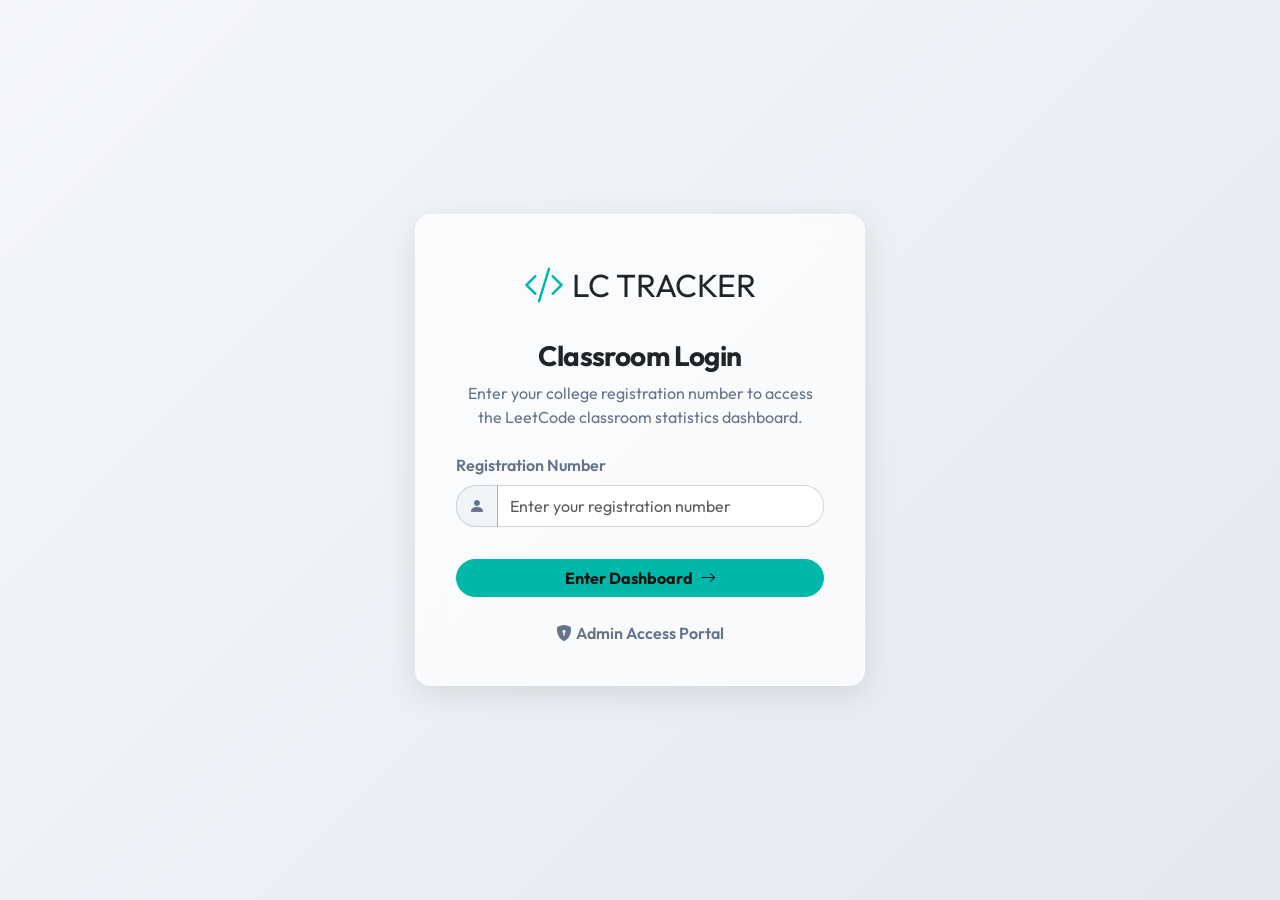
==== frontend/admin.html @ 5dd093c2 "Decouple backend API and static frontend components" ====
<!DOCTYPE html>
<html lang="en">
<head>
    <meta charset="UTF-8">
    <meta name="viewport" content="width=device-width, initial-scale=1.0">
    <title>Admin Dashboard | LeetCode Class Tracker</title>
    <!-- Google Fonts -->
    <link rel="preconnect" href="https://fonts.googleapis.com">
    <link rel="preconnect" href="https://fonts.gstatic.com" crossorigin>
    <link href="https://fonts.googleapis.com/css2?family=Inter:wght@400;500;600;700&family=Outfit:wght@400;500;600;700;800&display=swap" rel="stylesheet">
    <!-- Bootstrap 5 CSS CDN -->
    <link href="https://cdn.jsdelivr.net/npm/bootstrap@5.3.2/dist/css/bootstrap.min.css" rel="stylesheet">
    <!-- Bootstrap Icons CDN -->
    <link rel="stylesheet" href="https://cdn.jsdelivr.net/npm/bootstrap-icons@1.11.2/font/bootstrap-icons.min.css">
    <!-- Custom CSS -->
    <link rel="stylesheet" href="css/style.css">
</head>
<body class="light-theme">
    
    <!-- Navbar Container -->
    <div id="navbar-container"></div>

    <!-- Main Content -->
    <div class="container my-4">
        <!-- Toast Alerts -->
        <div id="alertContainer"></div>

        <div class="row g-4">
            <!-- Left Cards -->
            <div class="col-lg-8 animate-fade-in" style="animation-delay: 0.1s;">
                <!-- Download Classroom Reports Card -->
                <div class="card-glass p-4 mb-4">
                    <h3 class="fs-4 mb-3"><i class="bi bi-download text-info me-2"></i>Download Classroom Reports</h3>
                    <p class="text-secondary-custom fs-7 mb-4">
                        Export the latest student statistics in standard CSV, Excel, or PDF formats. 
                        Reports include student registration numbers, total solved counts, streak data, and last update times.
                    </p>
                    
                    <!-- Roster Filters for Exports -->
                    <div class="row g-3 mb-4">
                        <div class="col-md-6">
                            <label for="reportDeptSelect" class="form-label fw-semibold text-secondary-custom fs-7">Filter Department</label>
                            <select id="reportDeptSelect" class="form-select bg-dark text-light border-secondary border-opacity-35 rounded-3 py-2">
                                <option value="ALL">All Departments</option>
                                <option value="CSE">CSE</option>
                                <option value="IT">IT</option>
                                <option value="CCE">CCE</option>
                                <option value="AI ML">AI ML</option>
                                <option value="CYBER">CYBER</option>
                            </select>
                        </div>
                        <div class="col-md-6">
                            <label for="reportYearSelect" class="form-label fw-semibold text-secondary-custom fs-7">Filter Academic Year</label>
                            <select id="reportYearSelect" class="form-select bg-dark text-light border-secondary border-opacity-35 rounded-3 py-2">
                                <option value="ALL">All Years</option>
                                <option value="4">4th Year</option>
                                <option value="3">3rd Year</option>
                                <option value="2">2nd Year</option>
                            </select>
                        </div>
                    </div>
                    
                    <div class="row g-3">
                        <div class="col-md-6">
                            <a href="#" id="btnExportCSV" target="_blank" class="btn-download-report w-100 fw-bold fs-7 text-decoration-none">
                                <i class="bi bi-filetype-csv fs-3 mb-2 text-warning d-block"></i> Export CSV
                            </a>
                        </div>
                        <div class="col-md-6">
                            <a href="#" id="btnExportPDF" target="_blank" class="btn-download-report w-100 fw-bold fs-7 text-decoration-none">
                                <i class="bi bi-file-pdf fs-3 mb-2 text-danger d-block"></i> Export PDF
                            </a>
                        </div>
                    </div>
                </div>

                <!-- Class Database Scanner Card -->
                <div class="card-glass p-4">
                    <h3 class="fs-4 mb-3"><i class="bi bi-folder-fill text-warning me-2"></i>Class Database Scanner</h3>
                    <p class="text-secondary-custom fs-7 mb-4">
                        Scan your <code>uploads/</code> directory for class student Excel files (named like <code>IT_4.xlsx</code> or <code>CSE_3.xlsx</code>). 
                        Syncing will automatically update or import classroom rosters.
                    </p>
                    
                    <div class="mb-4">
                        <span class="fs-7 fw-semibold text-secondary-custom d-block mb-2">Detected Class Files:</span>
                        <div id="detectedFilesContainer">
                            <div class="text-center py-3 border border-secondary border-opacity-10 rounded text-secondary-custom fs-7">
                                <div class="spinner-border spinner-border-sm text-easy me-2" role="status"></div> Loading files...
                            </div>
                        </div>
                    </div>
                    
                    <button id="scanSyncBtn" class="btn btn-easy text-dark fw-bold rounded-pill px-4">
                        <i class="bi bi-search me-1"></i> Scan & Sync Class Databases
                    </button>
                </div>

                <!-- Upload Class Database Card -->
                <div class="card-glass p-4 mt-4">
                    <h3 class="fs-4 mb-3"><i class="bi bi-cloud-upload-fill text-easy me-2"></i>Upload Class List</h3>
                    <p class="text-secondary-custom fs-7 mb-4">
                        Upload a class student Excel file (e.g. <code>IT_4.xlsx</code>). The file must contain columns like: <code>Name</code>, <code>Register Number</code>, and <code>LeetCode Username</code>.
                    </p>
                    <form id="uploadForm">
                        <div class="mb-3">
                            <input class="form-control login-input fs-7" type="file" id="classFile" accept=".xlsx" required>
                        </div>
                        <button type="submit" id="uploadBtn" class="btn btn-easy text-dark fw-bold rounded-pill px-4">
                            <i class="bi bi-upload me-1"></i> Upload & Sync
                        </button>
                    </form>
                </div>
            </div>

            <!-- Status & Sync Panel (Right) -->
            <div class="col-lg-4">
                <div class="card-glass p-4 h-100 d-flex flex-column justify-content-between">
                    <div>
                        <h3 class="fs-5 mb-4"><i class="bi bi-database-fill-gear text-easy me-2"></i>Sync Status</h3>
                        
                        <div class="d-flex justify-content-between mb-3 border-bottom border-secondary border-opacity-10 pb-2">
                            <span class="text-secondary-custom">Active Students</span>
                            <span id="activeStudentsCount" class="fw-bold">-</span>
                        </div>
                        <div class="d-flex justify-content-between mb-3 border-bottom border-secondary border-opacity-10 pb-2">
                            <span class="text-secondary-custom">Last Updated</span>
                            <span class="fw-semibold text-easy fs-7" id="lastRunText">-</span>
                        </div>
                        
                        <!-- Progress Indicator for Background Sync -->
                        <div id="progressSection" class="mt-4 d-none">
                            <div class="d-flex justify-content-between mb-2">
                                <span class="fs-7 text-secondary-custom" id="progressStudent">Syncing Student Name...</span>
                                <span class="fs-7 fw-bold font-monospace text-easy" id="progressPercent">0%</span>
                            </div>
                            <div class="progress rounded-pill mb-3" style="height: 10px;">
                                <div id="progressBar" class="progress-bar progress-bar-striped progress-bar-animated bg-easy" role="progressbar" style="width: 0%"></div>
                            </div>
                            <div class="fs-8 text-secondary-custom text-center">
                                <i class="bi bi-info-circle me-1"></i> Running in background. Do not refresh.
                            </div>
                        </div>
                    </div>

                    <div class="mt-4">
                        <button id="triggerUpdateBtn" class="btn btn-warning text-dark fw-bold rounded-pill w-100 py-3">
                            <i class="bi bi-arrow-repeat me-1"></i> Update All Profiles
                        </button>
                    </div>
                </div>
            </div>
        </div>
    </div>

    <!-- Footer Container -->
    <div id="footer-container"></div>

    <!-- Bootstrap 5 JS CDN -->
    <script src="https://cdn.jsdelivr.net/npm/bootstrap@5.3.2/dist/js/bootstrap.bundle.min.js"></script>
    <!-- Config and Core scripts -->
    <script src="js/config.js"></script>
    <script src="js/navbar.js"></script>
    <script>
        document.addEventListener("DOMContentLoaded", () => {
            const adminToken = localStorage.getItem("admin_token");
            if (!adminToken) return; // Redirect handled by navbar.js
            
            const activeStudentsCount = document.getElementById("activeStudentsCount");
            const lastRunText = document.getElementById("lastRunText");
            const filesContainer = document.getElementById("detectedFilesContainer");
            const scanSyncBtn = document.getElementById("scanSyncBtn");
            const uploadForm = document.getElementById("uploadForm");
            const uploadBtn = document.getElementById("uploadBtn");
            const triggerUpdateBtn = document.getElementById("triggerUpdateBtn");
            const progressSection = document.getElementById("progressSection");
            const progressStudent = document.getElementById("progressStudent");
            const progressPercent = document.getElementById("progressPercent");
            const progressBar = document.getElementById("progressBar");
            
            const reportDept = document.getElementById("reportDeptSelect");
            const reportYear = document.getElementById("reportYearSelect");
            const btnCSV = document.getElementById("btnExportCSV");
            const btnPDF = document.getElementById("btnExportPDF");
            
            let pollInterval = null;
            
            // Set up download URLs dynamically
            function updateReportUrls() {
                const dept = reportDept.value;
                const year = reportYear.value;
                
                btnCSV.href = `${API_BASE_URL}/admin/download/csv?dept=${dept}&year=${year}`;
                btnPDF.href = `${API_BASE_URL}/admin/download/pdf?dept=${dept}&year=${year}`;
            }
            
            reportDept.addEventListener("change", updateReportUrls);
            reportYear.addEventListener("change", updateReportUrls);
            updateReportUrls();
            
            function showToast(message, type = "success") {
                const container = document.getElementById("alertContainer");
                const alertHtml = `
                    <div class="alert alert-${type === 'error' ? 'danger' : 'success'} alert-dismissible fade show rounded-3 shadow-sm" role="alert">
                        ${message}
                        <button type="button" class="btn-close" data-bs-dismiss="alert" aria-label="Close"></button>
                    </div>
                `;
                container.innerHTML = alertHtml;
                window.scrollTo({ top: 0, behavior: 'smooth' });
            }
            
            async function loadAdminData() {
                try {
                    const response = await fetch(`${API_BASE_URL}/api/admin/dashboard`, {
                        headers: {
                            "X-Admin-Auth": adminToken
                        }
                    });
                    const data = await response.json();
                    
                    if (response.ok && data.status === "success") {
                        activeStudentsCount.textContent = data.active_students;
                        lastRunText.textContent = data.last_updated;
                        
                        // Render Excel files
                        filesContainer.innerHTML = "";
                        if (data.detected_files && data.detected_files.length > 0) {
                            const ul = document.createElement("ul");
                            ul.className = "list-group list-group-flush fs-7 bg-transparent";
                            
                            data.detected_files.forEach(f => {
                                const li = document.createElement("li");
                                li.className = "list-group-item bg-transparent border-secondary border-opacity-10 px-0 d-flex justify-content-between align-items-center";
                                li.innerHTML = `
                                    <span><i class="bi bi-file-earmark-spreadsheet-fill text-success me-2"></i>${f.name}</span>
                                    <div class="d-flex align-items-center gap-2">
                                        <span class="badge bg-secondary rounded-pill fs-8">${f.size}</span>
                                        <button class="btn btn-link text-danger p-0 border-0 btn-delete-file" data-filename="${f.name}" title="Delete File">
                                            <i class="bi bi-trash-fill fs-6"></i>
                                        </button>
                                    </div>
                                `;
                                ul.appendChild(li);
                            });
                            filesContainer.appendChild(ul);
                            
                            // Delete handlers
                            document.querySelectorAll(".btn-delete-file").forEach(btn => {
                                btn.addEventListener("click", async () => {
                                    const filename = btn.getAttribute("data-filename");
                                    if (confirm(`Are you sure you want to delete file '${filename}'? This will reset the database with the remaining files.`)) {
                                        try {
                                            const delRes = await fetch(`${API_BASE_URL}/api/admin/delete-file/${filename}`, {
                                                method: "POST",
                                                headers: {
                                                    "X-Admin-Auth": adminToken
                                                }
                                            });
                                            const delData = await delRes.json();
                                            if (delRes.ok && delData.status === "success") {
                                                showToast(delData.message, "success");
                                                loadAdminData();
                                            } else {
                                                showToast(delData.message || "Failed to delete file.", "error");
                                            }
                                        } catch (err) {
                                            showToast("Error deleting file.", "error");
                                        }
                                    }
                                });
                            });
                        } else {
                            filesContainer.innerHTML = `
                                <div class="text-center py-3 border border-secondary border-opacity-10 rounded text-secondary-custom fs-7">
                                    <i class="bi bi-info-circle me-1"></i> No Excel sheets found in uploads/ folder.
                                </div>
                            `;
                        }
                        
                        // Check if updates are running
                        if (data.update_status && data.update_status.in_progress) {
                            startPolling();
                        }
                    }
                } catch (err) {
                    console.error(err);
                }
            }
            
            // Scan and Sync
            scanSyncBtn.addEventListener("click", async () => {
                scanSyncBtn.disabled = true;
                try {
                    const response = await fetch(`${API_BASE_URL}/api/admin/scan-uploads`, {
                        method: "POST",
                        headers: {
                            "X-Admin-Auth": adminToken
                        }
                    });
                    const data = await response.json();
                    
                    if (response.ok && data.status === "success") {
                        showToast(data.message, "success");
                        loadAdminData();
                    } else {
                        showToast(data.message || "Scan failed.", "error");
                    }
                } catch (err) {
                    showToast("Error executing scan.", "error");
                } finally {
                    scanSyncBtn.disabled = false;
                }
            });
            
            // Upload Form
            uploadForm.addEventListener("submit", async (e) => {
                e.preventDefault();
                uploadBtn.disabled = true;
                
                const fileInput = document.getElementById("classFile");
                const formData = new FormData();
                formData.append("class_file", fileInput.files[0]);
                
                try {
                    const response = await fetch(`${API_BASE_URL}/api/admin/upload-file`, {
                        method: "POST",
                        headers: {
                            "X-Admin-Auth": adminToken
                        },
                        body: formData
                    });
                    const data = await response.json();
                    
                    if (response.ok && data.status === "success") {
                        showToast(data.message, "success");
                        fileInput.value = "";
                        loadAdminData();
                    } else {
                        showToast(data.message || "Upload failed.", "error");
                    }
                } catch (err) {
                    showToast("Error uploading file.", "error");
                } finally {
                    uploadBtn.disabled = false;
                }
            });
            
            // Trigger Updates
            triggerUpdateBtn.addEventListener("click", async () => {
                triggerUpdateBtn.disabled = true;
                progressSection.classList.remove("d-none");
                
                try {
                    const response = await fetch(`${API_BASE_URL}/api/admin/trigger-update`, {
                        method: "POST",
                        headers: {
                            "X-Admin-Auth": adminToken
                        }
                    });
                    const data = await response.json();
                    
                    if (response.ok && data.status === "success") {
                        startPolling();
                    } else {
                        showToast(data.message || "Failed to trigger updates.", "error");
                        triggerUpdateBtn.disabled = false;
                        progressSection.classList.add("d-none");
                    }
                } catch (err) {
                    showToast("Error triggering updates.", "error");
                    triggerUpdateBtn.disabled = false;
                    progressSection.classList.add("d-none");
                }
            });
            
            function startPolling() {
                if (pollInterval) clearInterval(pollInterval);
                
                triggerUpdateBtn.disabled = true;
                progressSection.classList.remove("d-none");
                
                pollInterval = setInterval(async () => {
                    try {
                        const response = await fetch(`${API_BASE_URL}/api/admin/update-status`, {
                            headers: {
                                "X-Admin-Auth": adminToken
                            }
                        });
                        const data = await response.json();
                        
                        if (response.ok && data.status === "success") {
                            const status = data.update_status;
                            if (status.in_progress) {
                                const pct = status.total > 0 ? Math.round((status.processed / status.total) * 100) : 0;
                                progressStudent.textContent = `Syncing: ${status.current_student || 'Initializing...'}`;
                                progressPercent.textContent = `${pct}% (${status.processed}/${status.total})`;
                                progressBar.style.width = `${pct}%`;
                            } else {
                                clearInterval(pollInterval);
                                triggerUpdateBtn.disabled = false;
                                progressSection.classList.add("d-none");
                                progressBar.style.width = "0%";
                                
                                showToast("LeetCode profile updates completed successfully.", "success");
                                loadAdminData();
                            }
                        }
                    } catch (err) {
                        console.error("Status polling error:", err);
                    }
                }, 1500);
            }
            
            // Initial load
            loadAdminData();
        });
    </script>
</body>
</html>
---- frontend/css/style.css ----
/* Custom variables for light and dark modes */
:root {
    --bg-gradient-light: linear-gradient(135deg, #f5f7fa 0%, #e4e8f0 100%);
    --bg-gradient-dark: linear-gradient(135deg, #0f172a 0%, #1e293b 100%);
    
    --card-bg-light: rgba(255, 255, 255, 0.7);
    --card-bg-dark: rgba(30, 41, 59, 0.7);
    
    --card-border-light: rgba(255, 255, 255, 0.4);
    --card-border-dark: rgba(255, 255, 255, 0.08);
    
    --text-primary-light: #1e293b;
    --text-primary-dark: #f8fafc;
    
    --text-secondary-light: #64748b;
    --text-secondary-dark: #94a3b8;
    
    /* LeetCode Difficulty Colors */
    --color-easy: #00b8a9;
    --color-medium: #f08a5d;
    --color-hard: #ff2e63;
    
    /* Calendar Heatmap Colors - Light Mode */
    --cal-empty-light: #ebedf0;
    --cal-lvl1-light: #9be9a8;
    --cal-lvl2-light: #40c463;
    --cal-lvl3-light: #30a14e;
    --cal-lvl4-light: #216e39;

    /* Calendar Heatmap Colors - Dark Mode */
    --cal-empty-dark: #1e293b;
    --cal-lvl1-dark: #0e4429;
    --cal-lvl2-dark: #006d32;
    --cal-lvl3-dark: #26a641;
    --cal-lvl4-dark: #39d353;
}

/* Global Styles */
body {
    font-family: 'Outfit', 'Inter', system-ui, -apple-system, sans-serif;
    min-height: 100vh;
    transition: background 0.4s ease, color 0.4s ease;
}

body.light-theme {
    background: var(--bg-gradient-light);
    color: var(--text-primary-light);
}

body.dark-theme {
    background: var(--bg-gradient-dark);
    color: var(--text-primary-dark);
}

/* Glassmorphism Cards */
.card-glass {
    border-radius: 16px;
    backdrop-filter: blur(12px);
    -webkit-backdrop-filter: blur(12px);
    border: 1px solid;
    box-shadow: 0 8px 32px 0 rgba(0, 0, 0, 0.1);
    transition: transform 0.3s cubic-bezier(0.175, 0.885, 0.32, 1.275), box-shadow 0.3s ease;
}

.light-theme .card-glass {
    background: var(--card-bg-light);
    border-color: var(--card-border-light);
}

.dark-theme .card-glass {
    background: var(--card-bg-dark);
    border-color: var(--card-border-dark);
}

.card-glass:hover {
    transform: translateY(-5px);
    box-shadow: 0 12px 40px 0 rgba(0, 0, 0, 0.15);
}

/* Typography settings */
h1, h2, h3, h4, h5, h6 {
    font-weight: 700;
    letter-spacing: -0.02em;
}

.text-secondary-custom {
    transition: color 0.4s ease;
}
.light-theme .text-secondary-custom {
    color: var(--text-secondary-light);
}
.dark-theme .text-secondary-custom {
    color: var(--text-secondary-dark);
}

/* Difficulties */
.text-easy { color: var(--color-easy) !important; }
.text-medium { color: var(--color-medium) !important; }
.text-hard { color: var(--color-hard) !important; }

.bg-easy { background-color: var(--color-easy) !important; }
.bg-medium { background-color: var(--color-medium) !important; }
.bg-hard { background-color: var(--color-hard) !important; }

/* Custom Badge */
.badge-difficulty {
    font-weight: 600;
    padding: 6px 12px;
    border-radius: 20px;
    font-size: 0.8rem;
    text-transform: uppercase;
}

/* Custom Table design */
.table-custom {
    width: 100%;
    margin-bottom: 0;
    --bs-table-bg: transparent !important;
    background-color: transparent !important;
}

.table-custom tr,
.table-custom td,
.table-custom th {
    background-color: transparent !important;
}

.table-custom th {
    font-weight: 600;
    text-transform: uppercase;
    font-size: 0.75rem;
    letter-spacing: 0.05em;
    border-top: none;
    padding: 16px;
}

.light-theme .table-custom th {
    color: var(--text-secondary-light);
    border-bottom: 1px solid rgba(0,0,0,0.08);
}

.dark-theme .table-custom th {
    color: var(--text-secondary-dark);
    border-bottom: 1px solid rgba(255,255,255,0.08);
}

.table-custom td {
    padding: 16px;
    vertical-align: middle;
    border-top: none;
}

.light-theme .table-custom td {
    border-bottom: 1px solid rgba(0,0,0,0.05);
    color: var(--text-primary-light);
}

.dark-theme .table-custom td {
    border-bottom: 1px solid rgba(255,255,255,0.05);
    color: var(--text-primary-dark);
}

.light-theme .table-custom tr:hover td {
    background-color: rgba(0, 0, 0, 0.02);
}

.dark-theme .table-custom tr:hover td {
    background-color: rgba(255, 255, 255, 0.02);
}

/* Heatmap Calendar */
.heatmap-container {
    overflow-x: auto;
    padding: 10px;
}

.heatmap-grid {
    display: grid;
    grid-template-flow: column;
    grid-template-columns: repeat(53, 14px);
    grid-template-rows: repeat(7, 14px);
    gap: 3px;
    min-width: 900px;
}

.heatmap-cell {
    width: 14px;
    height: 14px;
    border-radius: 2px;
    position: relative;
    cursor: pointer;
}

/* Tooltip on cell */
.heatmap-cell::after {
    content: attr(data-tooltip);
    position: absolute;
    bottom: 125%;
    left: 50%;
    transform: translateX(-50%);
    background: #000;
    color: #fff;
    padding: 4px 8px;
    border-radius: 4px;
    font-size: 10px;
    white-space: nowrap;
    opacity: 0;
    pointer-events: none;
    transition: opacity 0.2s ease;
    z-index: 10;
}

.heatmap-cell:hover::after {
    opacity: 0.8;
}

/* Heatmap Colors Dynamic Mapping */
.light-theme .cell-empty { background-color: var(--cal-empty-light); }
.light-theme .cell-lvl1 { background-color: var(--cal-lvl1-light); }
.light-theme .cell-lvl2 { background-color: var(--cal-lvl2-light); }
.light-theme .cell-lvl3 { background-color: var(--cal-lvl3-light); }
.light-theme .cell-lvl4 { background-color: var(--cal-lvl4-light); }

.dark-theme .cell-empty { background-color: var(--cal-empty-dark); }
.dark-theme .cell-lvl1 { background-color: var(--cal-lvl1-dark); }
.dark-theme .cell-lvl2 { background-color: var(--cal-lvl2-dark); }
.dark-theme .cell-lvl3 { background-color: var(--cal-lvl3-dark); }
.dark-theme .cell-lvl4 { background-color: var(--cal-lvl4-dark); }

/* Custom Scrollbars */
::-webkit-scrollbar {
    width: 8px;
    height: 8px;
}

.light-theme ::-webkit-scrollbar-track {
    background: rgba(0, 0, 0, 0.05);
}

.dark-theme ::-webkit-scrollbar-track {
    background: rgba(255, 255, 255, 0.05);
}

.light-theme ::-webkit-scrollbar-thumb {
    background: rgba(0, 0, 0, 0.2);
    border-radius: 4px;
}

.dark-theme ::-webkit-scrollbar-thumb {
    background: rgba(255, 255, 255, 0.2);
    border-radius: 4px;
}

/* Sidebar Recent Feed Widget */
.feed-item {
    border-left: 3px solid;
    padding-left: 15px;
    margin-bottom: 20px;
    position: relative;
}

.feed-item.easy { border-color: var(--color-easy); }
.feed-item.medium { border-color: var(--color-medium); }
.feed-item.hard { border-color: var(--color-hard); }

/* Animation Classes */
@keyframes fadeIn {
    from { opacity: 0; transform: translateY(10px); }
    to { opacity: 1; transform: translateY(0); }
}

.animate-fade-in {
    animation: fadeIn 0.5s ease forwards;
}

/* Compare Radar Chart wrapper */
.chart-container-radar {
    max-width: 450px;
    margin: 0 auto;
}

/* Attendance table cells */
.cell-att {
    width: 32px;
    height: 32px;
    text-align: center;
    vertical-align: middle;
    font-size: 1.1rem;
    padding: 0 !important;
}

/* Dark/Light mode switch button styling */
.btn-theme-toggle {
    border-radius: 50%;
    width: 40px;
    height: 40px;
    display: flex;
    align-items: center;
    justify-content: center;
    border: none;
    box-shadow: 0 4px 10px rgba(0,0,0,0.1);
    transition: all 0.3s ease;
}

.light-theme .btn-theme-toggle {
    background: #1e293b;
    color: #f8fafc;
}

.dark-theme .btn-theme-toggle {
    background: #f8fafc;
    color: #1e293b;
}

.btn-theme-toggle:hover {
    transform: rotate(45deg) scale(1.1);
}

/* Custom Filter Buttons */
.btn-filter {
    border: 1px solid;
    border-radius: 20px;
    font-size: 0.75rem;
    font-weight: 700;
    padding: 6px 16px;
    transition: all 0.2s ease;
    cursor: pointer;
    display: inline-block;
}

.light-theme .btn-filter.inactive {
    border-color: rgba(0, 0, 0, 0.15);
    color: var(--text-secondary-light);
    background: transparent;
}

.dark-theme .btn-filter.inactive {
    border-color: rgba(255, 255, 255, 0.15);
    color: var(--text-secondary-dark);
    background: transparent;
}

.light-theme .btn-filter.inactive:hover {
    background: rgba(0, 0, 0, 0.05);
    border-color: rgba(0, 0, 0, 0.3);
    color: var(--text-primary-light);
}

.dark-theme .btn-filter.inactive:hover {
    background: rgba(255, 255, 255, 0.05);
    border-color: rgba(255, 255, 255, 0.3);
    color: var(--text-primary-dark);
}

.btn-filter.active {
    background-color: var(--color-easy) !important;
    border-color: var(--color-easy) !important;
    color: #121212 !important;
}

/* Custom Download Report Buttons */
.btn-download-report {
    border: 1px solid;
    border-radius: 12px;
    transition: all 0.3s cubic-bezier(0.175, 0.885, 0.32, 1.275);
    background: transparent;
    display: flex;
    flex-direction: column;
    align-items: center;
    padding: 16px;
    cursor: pointer;
}

.light-theme .btn-download-report {
    border-color: rgba(0, 0, 0, 0.1);
    color: var(--text-primary-light);
}

.dark-theme .btn-download-report {
    border-color: rgba(255, 255, 255, 0.1);
    color: var(--text-primary-dark);
}

.light-theme .btn-download-report:hover {
    background: rgba(0, 0, 0, 0.03);
    border-color: rgba(0, 0, 0, 0.25);
    transform: translateY(-3px);
    box-shadow: 0 4px 12px rgba(0, 0, 0, 0.05);
}

.dark-theme .btn-download-report:hover {
    background: rgba(255, 255, 255, 0.03);
    border-color: rgba(255, 255, 255, 0.25);
    transform: translateY(-3px);
    box-shadow: 0 4px 12px rgba(0, 0, 0, 0.2);
}

/* Theme Adaptive Form Select (Dropdowns) */
.form-select-custom {
    transition: all 0.3s ease;
    border: 1px solid rgba(128, 128, 128, 0.25) !important;
}

.light-theme .form-select-custom {
    background-color: #ffffff !important;
    color: var(--text-primary-light) !important;
}

.dark-theme .form-select-custom {
    background-color: #1e293b !important;
    color: var(--text-primary-dark) !important;
}

/* Theme Adaptive Search Input */
.search-input {
    transition: color 0.4s ease;
}

.light-theme .search-input {
    color: var(--text-primary-light) !important;
}

.dark-theme .search-input {
    color: var(--text-primary-dark) !important;
}

/* Daily Solving Attendance Table Header Custom Styling */
.attendance-header th {
    font-size: 0.75rem;
    letter-spacing: 0.05em;
    border-top: none;
    padding: 10px 16px;
    vertical-align: middle;
}

.light-theme .attendance-header th {
    background-color: #f1f5f9 !important;
    color: var(--text-primary-light) !important;
    border-bottom: 2px solid rgba(0,0,0,0.15) !important;
}

.dark-theme .attendance-header th {
    background-color: #1e293b !important;
    color: var(--text-primary-dark) !important;
    border-bottom: 2px solid rgba(255,255,255,0.15) !important;
}

/* Sticky Column Header backgrounds */
.light-theme .attendance-header-first {
    background-color: #f1f5f9 !important;
    color: var(--text-primary-light) !important;
}

.dark-theme .attendance-header-first {
    background-color: #1e293b !important;
    color: var(--text-primary-dark) !important;
}

/* Sticky Row Name Cell backgrounds (forces solid color to hide scroll overlaps) */
.light-theme .attendance-name-cell {
    background-color: #ffffff !important;
    color: var(--text-primary-light) !important;
}

.dark-theme .attendance-name-cell {
    background-color: #1e293b !important;
    color: var(--text-primary-dark) !important;
}

/* Custom Styled Primary Button (btn-easy) */
.btn-easy {
    background-color: var(--color-easy) !important;
    border-color: var(--color-easy) !important;
    color: #121212 !important;
    transition: all 0.3s ease;
}

.btn-easy:hover {
    opacity: 0.9 !important;
    transform: translateY(-1px);
    box-shadow: 0 4px 12px rgba(0, 200, 80, 0.2);
}

/* Theme Adaptive Login Box Styles */
.login-input {
    transition: all 0.3s ease;
}

.light-theme .login-input {
    background-color: #ffffff !important;
    color: var(--text-primary-light) !important;
    border: 1px solid rgba(0, 0, 0, 0.15) !important;
}

.dark-theme .login-input {
    background-color: #1e293b !important;
    color: var(--text-primary-dark) !important;
    border: 1px solid rgba(255, 255, 255, 0.15) !important;
}

.light-theme .login-input:focus {
    background-color: #ffffff !important;
    border-color: var(--color-easy) !important;
    box-shadow: 0 0 0 0.25rem rgba(0, 200, 80, 0.15);
}

.dark-theme .login-input:focus {
    background-color: #1e293b !important;
    border-color: var(--color-easy) !important;
    box-shadow: 0 0 0 0.25rem rgba(0, 200, 80, 0.15);
}

/* Input group prepend styling */
.light-theme .input-group-text-custom {
    background-color: #f1f5f9 !important;
    color: var(--text-secondary-light) !important;
    border: 1px solid rgba(0, 0, 0, 0.15) !important;
}

.dark-theme .input-group-text-custom {
    background-color: #1a2333 !important;
    color: var(--text-secondary-dark) !important;
    border: 1px solid rgba(255, 255, 255, 0.15) !important;
}

/* Custom Premium Navbar Styles */
.navbar-custom {
    background: rgba(255, 255, 255, 0.85) !important;
    backdrop-filter: blur(12px);
    -webkit-backdrop-filter: blur(12px);
    border-bottom: 1px solid rgba(0, 0, 0, 0.08) !important;
    box-shadow: 0 4px 20px rgba(0, 0, 0, 0.02);
}

.navbar-custom .navbar-brand {
    color: #00b8a9 !important;
    font-weight: 800;
    letter-spacing: -0.03em;
}

.navbar-custom .nav-link {
    color: #475569 !important;
    font-weight: 600;
    font-size: 0.9rem;
    padding: 8px 16px !important;
    border-radius: 20px;
    transition: all 0.25s ease;
}

.navbar-custom .nav-link:hover {
    color: #00b8a9 !important;
    background: rgba(0, 184, 169, 0.08);
}

.navbar-custom .nav-link.active {
    color: #00b8a9 !important;
    background: rgba(0, 184, 169, 0.12);
}

.navbar-custom .navbar-toggler {
    border-color: rgba(0, 0, 0, 0.1) !important;
}
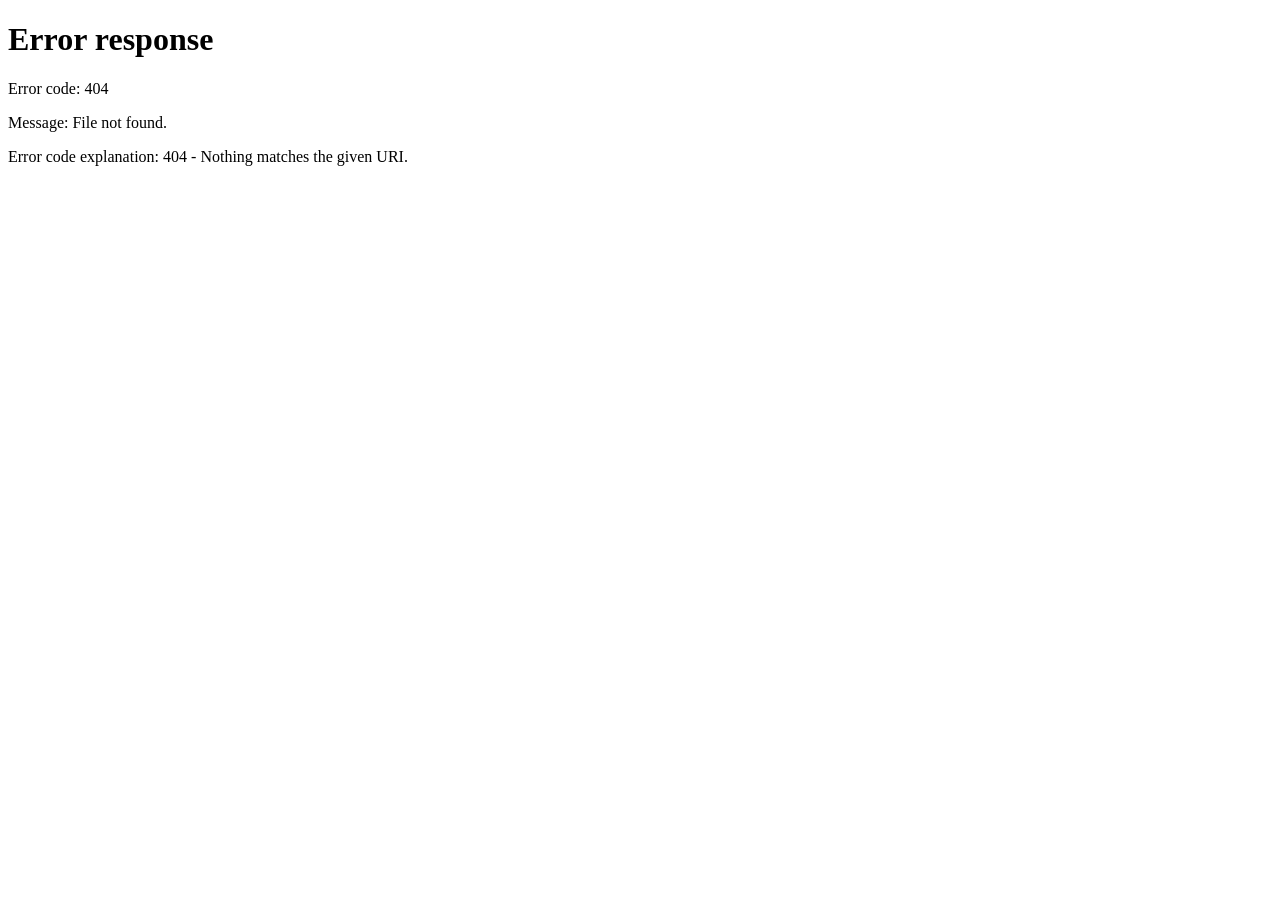
==== commit 05846639: "Update download button colors to match site theme, apply form-select-custom, and default dashboard t" ====
--- a/frontend/admin.html
+++ b/frontend/admin.html
@@ -40,7 +40,7 @@
                     <div class="row g-3 mb-4">
                         <div class="col-md-6">
                             <label for="reportDeptSelect" class="form-label fw-semibold text-secondary-custom fs-7">Filter Department</label>
-                            <select id="reportDeptSelect" class="form-select bg-dark text-light border-secondary border-opacity-35 rounded-3 py-2">
+                            <select id="reportDeptSelect" class="form-select form-select-custom rounded-pill px-3 py-2 fs-7">
                                 <option value="ALL">All Departments</option>
                                 <option value="CSE">CSE</option>
                                 <option value="IT">IT</option>
@@ -51,7 +51,7 @@
                         </div>
                         <div class="col-md-6">
                             <label for="reportYearSelect" class="form-label fw-semibold text-secondary-custom fs-7">Filter Academic Year</label>
-                            <select id="reportYearSelect" class="form-select bg-dark text-light border-secondary border-opacity-35 rounded-3 py-2">
+                            <select id="reportYearSelect" class="form-select form-select-custom rounded-pill px-3 py-2 fs-7">
                                 <option value="ALL">All Years</option>
                                 <option value="4">4th Year</option>
                                 <option value="3">3rd Year</option>
--- a/frontend/css/style.css
+++ b/frontend/css/style.css
@@ -360,10 +360,11 @@
 
 /* Custom Download Report Buttons */
 .btn-download-report {
-    border: 1px solid;
+    border: 1px solid var(--color-easy) !important;
     border-radius: 12px;
     transition: all 0.3s cubic-bezier(0.175, 0.885, 0.32, 1.275);
-    background: transparent;
+    background-color: var(--color-easy) !important;
+    color: #121212 !important;
     display: flex;
     flex-direction: column;
     align-items: center;
@@ -371,28 +372,27 @@
     cursor: pointer;
 }
 
-.light-theme .btn-download-report {
-    border-color: rgba(0, 0, 0, 0.1);
-    color: var(--text-primary-light);
-}
-
+.btn-download-report i {
+    color: #121212 !important;
+}
+
+.light-theme .btn-download-report,
 .dark-theme .btn-download-report {
-    border-color: rgba(255, 255, 255, 0.1);
-    color: var(--text-primary-dark);
-}
-
-.light-theme .btn-download-report:hover {
-    background: rgba(0, 0, 0, 0.03);
-    border-color: rgba(0, 0, 0, 0.25);
+    background-color: var(--color-easy) !important;
+    border-color: var(--color-easy) !important;
+    color: #121212 !important;
+}
+
+.btn-download-report:hover {
+    opacity: 0.9 !important;
     transform: translateY(-3px);
-    box-shadow: 0 4px 12px rgba(0, 0, 0, 0.05);
-}
-
+    box-shadow: 0 4px 12px rgba(0, 184, 169, 0.3);
+}
+
+.light-theme .btn-download-report:hover,
 .dark-theme .btn-download-report:hover {
-    background: rgba(255, 255, 255, 0.03);
-    border-color: rgba(255, 255, 255, 0.25);
-    transform: translateY(-3px);
-    box-shadow: 0 4px 12px rgba(0, 0, 0, 0.2);
+    background-color: var(--color-easy) !important;
+    border-color: var(--color-easy) !important;
 }
 
 /* Theme Adaptive Form Select (Dropdowns) */
